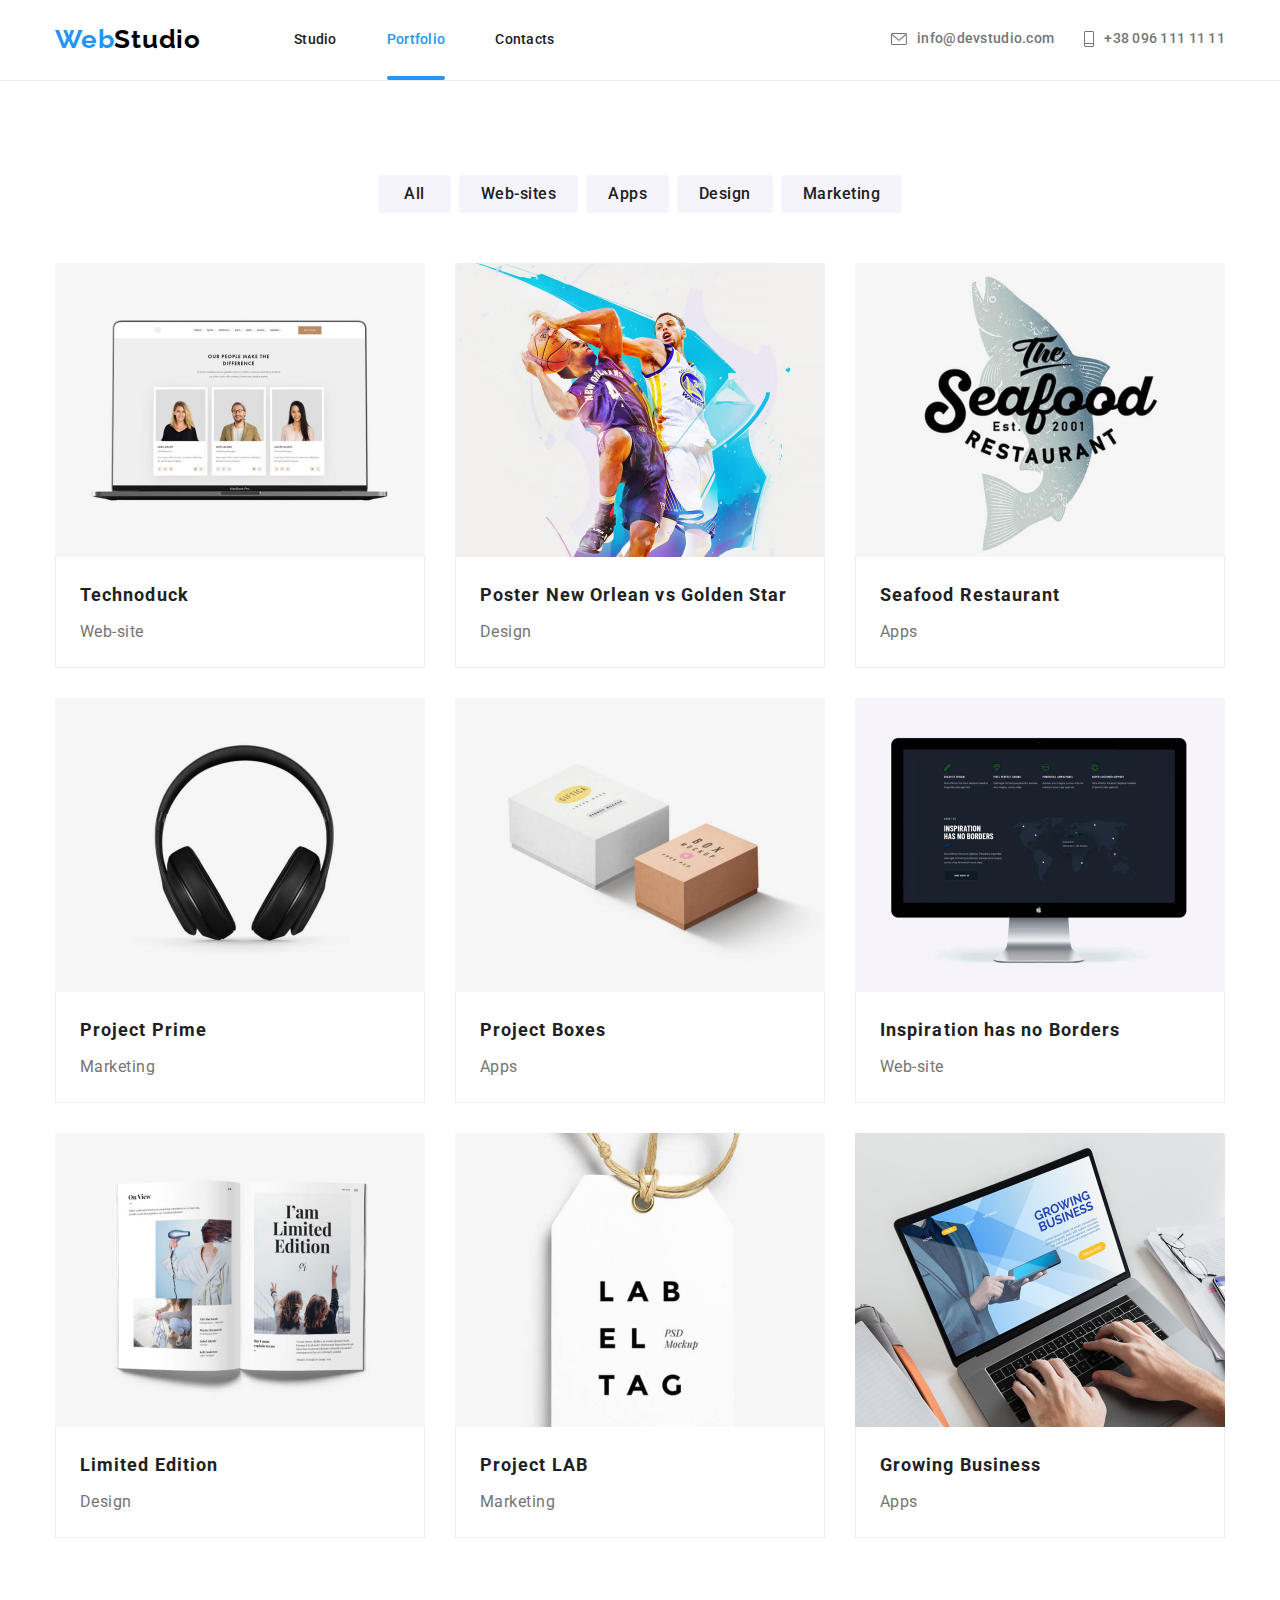
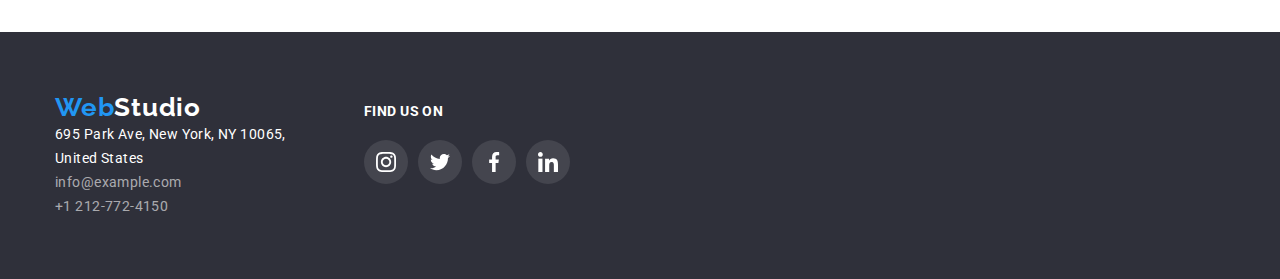
==== portfolio.html @ 8c69e0eb "were created main files" ====
<!DOCTYPE html>
<html lang="en">
  <head>
    <meta charset="UTF-8" />
    <meta http-equiv="X-UA-Compatible" content="IE=edge" />
    <meta name="viewport" content="width=device-width, initial-scale=1.0" />
    <title>Portfolio</title>
    <link
      href="https://fonts.googleapis.com/css2?family=Raleway:wght@700&family=Roboto:wght@400;500;700;900&display=swap"
      rel="stylesheet"
    />
    <link
      rel="stylesheet"
      href="https://cdn.jsdelivr.net/npm/modern-normalize@1.1.0/modern-normalize.min.css"
    />
    <link rel="stylesheet" href="./css/styles.css" />
  </head>
  <body>
    <header class="header-panel line">
      <div class="header-nav container">
        <nav class="nav-bar">
          <a href="./index.html" class="logo link">Web<span class="studio-top">Studio</span></a>
          <ul class="nav-pages list">
            <li class="nav-item"><a href="./index.html" class="link">Studio</a></li>
            <li class="nav-item"><a href="" class="link current">Portfolio</a></li>
            <li class="nav-item"><a href="" class="link">Contacts</a></li>
          </ul>
        </nav>
        <ul class="contacts list">
          <li class="contacts-mail">
            <a href="mailto:info@devstudio.com" class="contacts-link link">
              <svg class="contacts-img" width="16" height="12">
                <use href="./images/sprite.svg#icon-envelope"></use>
              </svg>
              info@devstudio.com
            </a>
          </li>
          <li class="contacts-tel">
            <a href="tel:+380961111111" class="contacts-link link">
              <svg class="contacts-img" width="10" height="16">
                <use href="./images/sprite.svg#icon-tel"></use>
              </svg>
              +38 096 111 11 11
            </a>
          </li>
        </ul>
      </div>
    </header>
    <main>
      <section class="portfolio-background section">
        <div class="container">
          <h1 class="visually-hidden">Products</h1>
          <ul class="btn-line list">
            <li><button type="button" class="btn-list">All</button></li>
            <li><button type="button" class="btn-list">Web-sites</button></li>
            <li><button type="button" class="btn-list">Apps</button></li>
            <li><button type="button" class="btn-list">Design</button></li>
            <li><button type="button" class="btn-list">Marketing</button></li>
          </ul>
          <ul class="prod-grid list">
            <li class="prod-cards">
              <a href="" class="prod-link link">
                <div class="prod-thumb">
                  <img
                    class="prod-img"
                    src="./images/tech.jpg"
                    alt="Technoduck"
                    width="370"
                    height="294"
                  />
                  <div class="prod-overlay">
                    <p class="prod-overlay-text">
                      Technoduck is a state-of-the-art coronavirus distribution platform. Companies
                      use this platform for digital espionage and attacks on competitors' secure
                      servers.
                    </p>
                  </div>
                </div>
                <div class="prod-text">
                  <h2 class="prod-name">Technoduck</h2>
                  <p class="prod-description">Web-site</p>
                </div>
              </a>
            </li>
            <li class="prod-cards">
              <a href="" class="prod-link link">
                <div class="prod-thumb">
                  <img
                    class="prod-img"
                    src="./images/post.jpg"
                    alt="Poster New Orlean vs Golden Star"
                    width="370"
                    height="294"
                  />
                  <div class="prod-overlay">
                    <p class="prod-overlay-text">
                      Technoduck is a state-of-the-art coronavirus distribution platform. Companies
                      use this platform for digital espionage and attacks on competitors' secure
                      servers.
                    </p>
                  </div>
                </div>
                <div class="prod-text">
                  <h2 class="prod-name">Poster New Orlean vs Golden Star</h2>
                  <p class="prod-description">Design</p>
                </div>
              </a>
            </li>
            <li class="prod-cards">
              <a href="" class="prod-link link">
                <div class="prod-thumb">
                  <img
                    class="prod-img"
                    src="./images/sr.jpg"
                    alt="Seafood Restaurant"
                    width="370"
                    height="294"
                  />
                  <div class="prod-overlay">
                    <p class="prod-overlay-text">
                      Technoduck is a state-of-the-art coronavirus distribution platform. Companies
                      use this platform for digital espionage and attacks on competitors' secure
                      servers.
                    </p>
                  </div>
                </div>
                <div class="prod-text">
                  <h2 class="prod-name">Seafood Restaurant</h2>
                  <p class="prod-description">Apps</p>
                </div>
              </a>
            </li>
            <li class="prod-cards">
              <a href="" class="prod-link link">
                <div class="prod-thumb">
                  <img
                    class="prod-img"
                    src="./images/prime.jpg"
                    alt="Project Prime"
                    width="370"
                    height="294"
                  />
                  <div class="prod-overlay">
                    <p class="prod-overlay-text">
                      Technoduck is a state-of-the-art coronavirus distribution platform. Companies
                      use this platform for digital espionage and attacks on competitors' secure
                      servers.
                    </p>
                  </div>
                </div>
                <div class="prod-text">
                  <h2 class="prod-name">Project Prime</h2>
                  <p class="prod-description">Marketing</p>
                </div>
              </a>
            </li>
            <li class="prod-cards">
              <a href="" class="prod-link link">
                <div class="prod-thumb">
                  <img
                    class="prod-img"
                    src="./images/boxes.jpg"
                    alt="Project Boxes"
                    width="370"
                    height="294"
                  />
                  <div class="prod-overlay">
                    <p class="prod-overlay-text">
                      Technoduck is a state-of-the-art coronavirus distribution platform. Companies
                      use this platform for digital espionage and attacks on competitors' secure
                      servers.
                    </p>
                  </div>
                </div>
                <div class="prod-text">
                  <h2 class="prod-name">Project Boxes</h2>
                  <p class="prod-description">Apps</p>
                </div>
              </a>
            </li>
            <li class="prod-cards">
              <a href="" class="prod-link link">
                <div class="prod-thumb">
                  <img
                    class="prod-img"
                    src="./images/bord.jpg"
                    alt="Inspiration has no Borders"
                    width="370"
                    height="294"
                  />
                  <div class="prod-overlay">
                    <p class="prod-overlay-text">
                      Technoduck is a state-of-the-art coronavirus distribution platform. Companies
                      use this platform for digital espionage and attacks on competitors' secure
                      servers.
                    </p>
                  </div>
                </div>
                <div class="prod-text">
                  <h2 class="prod-name">Inspiration has no Borders</h2>
                  <p class="prod-description">Web-site</p>
                </div>
              </a>
            </li>
            <li class="prod-cards">
              <a href="" class="prod-link link">
                <div class="prod-thumb">
                  <img
                    class="prod-img"
                    src="./images/lim.jpg"
                    alt="Limited Edition"
                    width="370"
                    height="294"
                  />
                  <div class="prod-overlay">
                    <p class="prod-overlay-text">
                      Technoduck is a state-of-the-art coronavirus distribution platform. Companies
                      use this platform for digital espionage and attacks on competitors' secure
                      servers.
                    </p>
                  </div>
                </div>
                <div class="prod-text">
                  <h2 class="prod-name">Limited Edition</h2>
                  <p class="prod-description">Design</p>
                </div>
              </a>
            </li>
            <li class="prod-cards">
              <a href="" class="prod-link link">
                <div class="prod-thumb">
                  <img
                    class="prod-img"
                    src="./images/lab.jpg"
                    alt="Project LAB"
                    width="370"
                    height="294"
                  />
                  <div class="prod-overlay">
                    <p class="prod-overlay-text">
                      Technoduck is a state-of-the-art coronavirus distribution platform. Companies
                      use this platform for digital espionage and attacks on competitors' secure
                      servers.
                    </p>
                  </div>
                </div>
                <div class="prod-text">
                  <h2 class="prod-name">Project LAB</h2>
                  <p class="prod-description">Marketing</p>
                </div>
              </a>
            </li>
            <li class="prod-cards">
              <a href="" class="prod-link link">
                <div class="prod-thumb">
                  <img
                    class="prod-img"
                    src="./images/bus.jpg"
                    alt="Growing Business"
                    width="370"
                    height="294"
                  />
                  <div class="prod-overlay">
                    <p class="prod-overlay-text">
                      Technoduck is a state-of-the-art coronavirus distribution platform. Companies
                      use this platform for digital espionage and attacks on competitors' secure
                      servers.
                    </p>
                  </div>
                </div>
                <div class="prod-text">
                  <h2 class="prod-name">Growing Business</h2>
                  <p class="prod-description">Apps</p>
                </div>
              </a>
            </li>
          </ul>
        </div>
      </section>
    </main>
    <footer class="footer-side">
      <div class="footer-studio container">
        <div class="footer-studio-bottom">
          <a href="/" class="logo link">Web<span class="studio-bottom">Studio</span></a>
          <address>
            <ul class="info list">
              <li>
                <a
                  href="https://goo.gl/maps/yEtKt7MqqouqLtDF9"
                  class="add link"
                  target="_blank"
                  rel="noopener noreferrer"
                  >695 Park Ave, New York, NY 10065, <br />
                  United States
                </a>
              </li>
              <li><a href="mailto:info@example.com" class="link">info@example.com</a></li>
              <li><a href="tel:+1212-772-4150" class="link">+1 212-772-4150</a></li>
            </ul>
          </address>
        </div>
        <div class="footer-social">
          <p class="footer-social-text">find us on</p>
          <ul class="footer-list list">
            <li class="footer-list-item">
              <a href="" class="footer-list-link">
                <svg class="footer-list-icon" width="20" height="20">
                  <use href="./images/sprite.svg#icon-instagram"></use>
                </svg>
              </a>
            </li>
            <li class="footer-list-item">
              <a href="" class="footer-list-link">
                <svg class="footer-list-icon" width="20" height="20">
                  <use href="./images/sprite.svg#icon-twitter"></use>
                </svg>
              </a>
            </li>
            <li class="footer-list-item">
              <a href="" class="footer-list-link">
                <svg class="footer-list-icon" width="20" height="20">
                  <use href="./images/sprite.svg#icon-facebook"></use>
                </svg>
              </a>
            </li>
            <li class="footer-list-item">
              <a href="" class="footer-list-link">
                <svg class="footer-list-icon" width="20" height="20">
                  <use href="./images/sprite.svg#icon-linkedin"></use>
                </svg>
              </a>
            </li>
          </ul>
        </div>
      </div>
    </footer>
  </body>
</html>
---- css/styles.css ----
:root {
  --primary-background-color: #FFFFFF;
  --secondary-background-color: #2F303A;
  --primary-text-color: #757575;
  --title-text-color: #212121;
  --accent-color: #2196F3;
  --accent-button-color:#188CE8;
  --accent-card-color: rgba(33, 150, 243, 0.9);
  --logo-color: #000000;
  --button-color:#F5F4FA;
  --social-icons-color: #AFB1B8;
  --portfolio-line: #ECECEC;
  --portfolio-border: #EEEEEE;
  --backdrop-menu-color: rgba(0, 0, 0, 0.2);
  --footer-comments-color: rgba(255, 255, 255, 0.6);
  --transition-dur-func: 250ms cubic-bezier(0.4, 0, 0.2, 1);
  --overlay-gadgets-color: rgba(47, 48, 58, 0.8);
}



/* general */

body {
  background-color: var(--primary-background-color);
  font-family: Roboto, sans-serif;
  color: var(--primary-text-color);
}

.portfolio-background {
  background-color: var(--primary-background-color);
}

h1,
h2,
h3,
h4,
h5,
h6,
p {
  margin-top: 0;
  margin-bottom: 0;
}

ul,
ol {
  margin-top: 0;
  margin-bottom: 0;
  padding-left: 0;
}

.visually-hidden {
  position: absolute;
  width: 1px;
  height: 1px;
  margin: -1px;
  border: 0;
  padding: 0;

  white-space: nowrap;
  clip-path: inset(100%);
  clip: rect(0 0 0 0);
  overflow: hidden;
}

.link {
  text-decoration: none;
}

.list {
  list-style: none;
}

.container {
  width: 1200px;
  padding-left: 15px;
  padding-right: 15px;
  margin-left: auto;
  margin-right: auto;
}

.section {
  padding-top: 94px;
  padding-bottom: 94px;
}

.items {
  padding-bottom: 47px;
}

.gadgets {
  padding-top: 47px;
}

/* button {
  cursor: pointer;
} */

/* img {
  display: block;
} */





/* header */

.header-panel {
  padding-top: 24px;
  padding-bottom: 25px;
}

.line {
  border-bottom: 1px solid var(--portfolio-line);
}

.logo {
  font-family: Raleway, Arial;
  color: var(--accent-color);
  font-weight: 700;
  font-size: 26px;
  line-height: 1.19;  
  letter-spacing: 0.03em;

  margin-right: 93px;
}

.studio-top {
  color: var(--logo-color);
}

.header-nav {
  display: flex;
  align-items: center;
}

.nav-pages {
  display: flex;
  align-items: center;
}

.nav-pages .link{
  color: var(--title-text-color);
  font-weight: 500;
  font-size: 14px;
  line-height: 1.14;
  letter-spacing: 0.02em;
  transition: color var(--transition-dur-func);
  position: relative;
}

.nav-pages .link:hover,
.nav-pages .link:focus {
  color: var(--accent-color);
}

.nav-pages .current {
  color: var(--accent-color);
}

.current::after {
  margin-top: 27px;
  position: absolute;
  display: block;
  content: '';
  width: 100%;
  height: 4px;
  background-color: var(--accent-color);
  border-radius: 2px;
}
 
.nav-item:not(:last-child) {
  margin-right: 50px;
}

.nav-bar {
  display: flex;
  align-items: center;
}

.contacts {
  display: flex;
  align-items: center;
  margin-left: auto;
}

.contacts-mail {
  margin-right: 30px;
}

.contacts-link {
  display: flex;
  align-items: center;
  color: inherit;
  font-weight: 500;
  font-size: 14px;
  line-height: 1.14;
  letter-spacing: 0.02em;
  transition: color var(--transition-dur-func);
}

.contacts-link:hover,
.contacts-link:focus {
  color: var(--accent-color);
}

.contacts-img {
  margin-right: 10px;
  fill: var(--primary-text-color);
  transition: fill var(--transition-dur-func);
}

.contacts-link:hover .contacts-img,
.contacts-link:focus .contacts-img {
  fill: var(--accent-color);
}




/* main */

.solutions {
  background-image: url(../images/overlay.png), url(../images/bgd-photo.jpg);
  background-size: cover;
  background-color: var(--secondary-background-color);
  text-align: center;
}

.solutions-section {
  padding-top: 200px;
  padding-bottom: 200px;
  width: 696px;
}

.solutions-title {
  color: var(--primary-background-color);
  font-style: normal;
  font-weight: 900;
  font-size: 44px;
  line-height: 1.36; 
  letter-spacing: 0.06em;
  margin-bottom: 30px;
}

.btn-service {
  background-color: var(--accent-color);
  color: var(--primary-background-color);
  border-radius: 4px;
  cursor: pointer;
  padding: 10px 20px;
  box-shadow: 0px 4px 4px rgba(0, 0, 0, 0.15);
  border: 0;
  min-width: 200px;

  font-weight: 700;
  font-size: 16px;
  line-height: 1.88;
  text-align: center;
  letter-spacing: 0.06em;
  transition: background-color var(--transition-dur-func);
}

.btn-service:hover,
.btn-service:focus {
  background: var(--accent-button-color);
}

.heading-style {
  color: var(--title-text-color);
  font-weight: 700;
  font-size: 36px;
  line-height: 1.51;
  text-align: center;
  letter-spacing: 0.03em;
  margin-bottom: 50px;
}

.items-card {
  display: flex;
  column-gap: 30px;
}

.items-indent {
  width: 270px;
}

.items-pictures {
  background-color: var(--button-color);
  text-align: center;
  padding-top: 25px;
  padding-bottom: 25px;
  border-radius: 4px;
  margin-bottom: 30px;
}

.items-title {
  color: var(--title-text-color);
  font-weight: 700;
  font-size: 14px;
  line-height: 1.14;
  letter-spacing: 0.03em;
  margin-bottom: 10px;
}

.items-description {
  font-size: 14px;
  line-height: 1.71;
  letter-spacing: 0.03em;
}

.gadgets-list {
  display: flex;
  flex-wrap: wrap;
  justify-content: space-between;
}

.gadgets-img {
  display: block;
}

.gadgets-thumb {
  position: relative;
}

.gadgets-overlay {
  position: absolute;
  height: 70px;
  width: 100%;
  bottom: 0;
  left: 0;

  font-weight: 700;
  font-size: 14px;
  line-height: 1.14;
  text-align: center;
  letter-spacing: 0.03em;
  text-transform: uppercase;
  color: var(--primary-background-color);
  padding-top: 27px;
  padding-bottom: 27px;
  background-color: var(--overlay-gadgets-color);
}

.team {
  display: flex;
  flex-wrap: wrap;
  column-gap: 30px;
}

.person {
  width: ((100% - 90px) / 4);
  box-shadow: 0px 1px 3px rgba(0, 0, 0, 0.12), 0px 1px 1px rgba(0, 0, 0, 0.14), 0px 2px 1px rgba(0, 0, 0, 0.2);
  border-radius: 0px 0px 4px 4px;
}

.person-text {
  text-align: center;
  padding-top: 30px;
  padding-bottom: 30px;
  background-color: var(--primary-background-color);
}

.person-name {
  color: var(--title-text-color);
  font-weight: 500;
  font-size: 16px;
  line-height: 1.19;
  letter-spacing: 0.03em;
  margin-bottom: 10px;
}

.person-prof {
  font-size: 16px;
  line-height: 1.19;
  letter-spacing: 0.03em;
  margin-bottom: 16px;
}

.person-img {
  display:block;
}

.team-section {
background-color: var(--button-color);
}

.social-list {
  display: flex;
  justify-content: center;
  column-gap: 10px;
}

.social-list-link {
  display: flex;
  justify-content: center;
  align-items: center;
  width: 44px;
  height: 44px;
  border-radius: 50%;
  background-color: var(--primary-background-color);
  transition: background-color var(--transition-dur-func);
}

.social-list-link:hover,
.social-list-link:focus {
  background-color: var(--accent-color);
}

.social-list-icon {
  fill: var(--social-icons-color);
  transition: fill var(--transition-dur-func);
}

.social-list-link:hover .social-list-icon,
.social-list-link:focus .social-list-icon {
  fill: var(--primary-background-color);
}

.customers-card {
  display: flex;
  justify-content: center;
  align-items: center;
  column-gap: 30px;
  }

.customers-list-link {
  display: inline-block;
  padding: 16px 32px;
  border: 1px solid var(--social-icons-color);
  border-radius: 4px;
  background-color: var(--primary-background-color);
  transition: border var(--transition-dur-func);
}

.customers-list-link:hover,
.customers-list-link:focus {
  border: 1px solid var(--accent-color);
}

.customers-list-icon {
  fill: var(--social-icons-color);
  transition: fill var(--transition-dur-func);
}

.customers-list-link:hover .customers-list-icon,
.customers-list-link:focus .customers-list-icon {
  fill: var(--accent-color);
}




/* Portfolio main */

.btn-line {
  display: flex;
  justify-content: center;
  column-gap: 8px;
  margin-bottom: 50px;
}

.btn-list {
  background-color: var(--button-color);
  color: var(--title-text-color);
  cursor: pointer;
  border-radius: 4px;
  border: 0;
  padding: 6px 22px;
  min-width: 73px;

  font-family: inherit;
  font-weight: 500;
  font-size: 16px;
  line-height: 1.63;
  text-align: center;
  letter-spacing: 0.03em;
  box-shadow: 0;
  transition: var(--transition-dur-func);
}

.btn-list:hover,
.btn-list:focus {
  background-color: var(--accent-color);
  color: var(--primary-background-color);
  box-shadow: 0px 3px 1px rgba(0, 0, 0, 0.1), 0px 1px 2px rgba(0, 0, 0, 0.08), 0px 2px 2px rgba(0, 0, 0, 0.12);
}

.prod-name {
  color: var(--title-text-color);
  font-style: normal;
  font-weight: 700;
  font-size: 18px;
  line-height: 2;
  letter-spacing: 0.06em;
  margin-bottom: 4px;
}

.prod-description {
  font-size: 16px;
  line-height: 1.88;
  letter-spacing: 0.03em;
  color: var(--primary-text-color);
}

.prod-grid {
  display: flex;
  flex-wrap: wrap;
  column-gap: 30px;
  row-gap: 30px;
}

.prod-cards {
  width: ((100% - 60px) / 3);
}

.prod-text {
  border: 1px solid var(--portfolio-border);
  border-top: none;
  padding: 20px 24px;
  background-color: var(--primary-background-color);
}

.prod-cards:hover {
  cursor: pointer;
  box-shadow: 0px 1px 1px rgba(0, 0, 0, 0.12), 0px 4px 4px rgba(0, 0, 0, 0.06), 1px 4px 6px rgba(0, 0, 0, 0.16);
}

.prod-img {
  display: block;
}

.prod-thumb {
  position: relative;
  overflow: hidden;
}

.prod-overlay {
  position: absolute;
  height: 100%;
  width: 100%;
  top: 0;
  left: 0;
  transform: translateY(100%);
  transition: transform var(--transition-dur-func);

  background-color: var(--accent-card-color);
  font-size: 18px;
  line-height: 1.56;
  letter-spacing: 0.03em;
  color: var(--primary-background-color);
  padding: 63px 24px 91px;
}

.prod-link:hover .prod-overlay,
.prod-link:focus .prod-overlay {
  transform: translateY(0%);
}





/* footer */

.studio-bottom {
  color: var(--primary-background-color);
}

.footer-side {
  background-color: var(--secondary-background-color);
}

.footer-studio {
  display: flex;
  padding-top: 60px;
  padding-bottom: 60px;
  column-gap: 70px;
  align-items: baseline;
}
.footer-studio-bottom .logo {
  margin-bottom: 6px;
}

.info .link{
  font-style: normal;
  font-size: 14px;
  line-height: 1.71;
  letter-spacing: 0.03em;
  color: var(--footer-comments-color);
}

.info .link:hover,
.info .link:focus {
  color: var(--accent-color);
}

.add.link {
  color: var(--primary-background-color);
}

.footer-social-text {
  text-transform: uppercase;
  font-weight: 700;
  font-size: 14px;
  line-height: 1.14;
  letter-spacing: 0.03em;
  color: var(--primary-background-color);
  margin-bottom: 20px;
}

.footer-list {
  display: flex;
  column-gap: 10px;
}

.footer-list-link {
  display: flex;
  justify-content: center;
  align-items: center;
  width: 44px;
  height: 44px;
  border-radius: 50%;
  background-color: rgba(255, 255, 255, 0.1);
  transition: background-color var(--transition-dur-func);
}

.footer-list-link:hover,
.footer-list-link:focus {
  background-color: var(--accent-color);
}

.footer-list-icon {
  fill: var(--primary-background-color);
  transition: fill var(--transition-dur-func);
}

.footer-list-link:hover .footer-list-icon,
.footer-list-link:focus .footer-list-icon {
  fill: var(--primary-background-color);
}



/* backdrop */

.backdrop {
  position: fixed;
  top: 0;
  left: 0;
  z-index: 10;
  width: 100%;
  height: 100%;
  background-color: var(--backdrop-menu-color);
  transition: opacity 500ms linear, visibility 500ms linear;
}

.backdrop.is-hidden {
  opacity: 0;
  visibility: hidden;
  pointer-events: none;
}


/* modal */

.modal {
  position: absolute;
  top: 50%;
  left: 50%;
  transform: translate(-50%, -50%);
  width: 528px;
  height: 581px;
  background-color: var(--primary-background-color);
  box-shadow: 0px 1px 3px rgba(0, 0, 0, 0.12), 0px 1px 1px rgba(0, 0, 0, 0.14), 0px 2px 1px rgba(0, 0, 0, 0.2);
  border-radius: 4px;
}

.modal-close-btn {
  position: absolute;
  top: 8px;
  right: 8px;
  display: flex;
  justify-content: center;
  align-items: center;

  width: 30px;
  height: 30px;
  border-radius: 50%;
  background-color: transparent;
  border: 1px solid rgba(0, 0, 0, 0.1);
  padding: 0;
  transition: border-color var(--transition-dur-func);
}

.modal-close-btn:hover,
.modal-close-btn:focus {
  cursor: pointer;
}


/* 
Raleway weight    700
Roboto weight 400 500  700 900

color

main  color: #FFFFFF;

logo & hover, buttons       color: #2196F3; 

nav (original) &heading titles      color: #212121;

header contacts & parag & description   color: #757575;

footer contacts color: rgba(255, 255, 255, 0.6);

*/
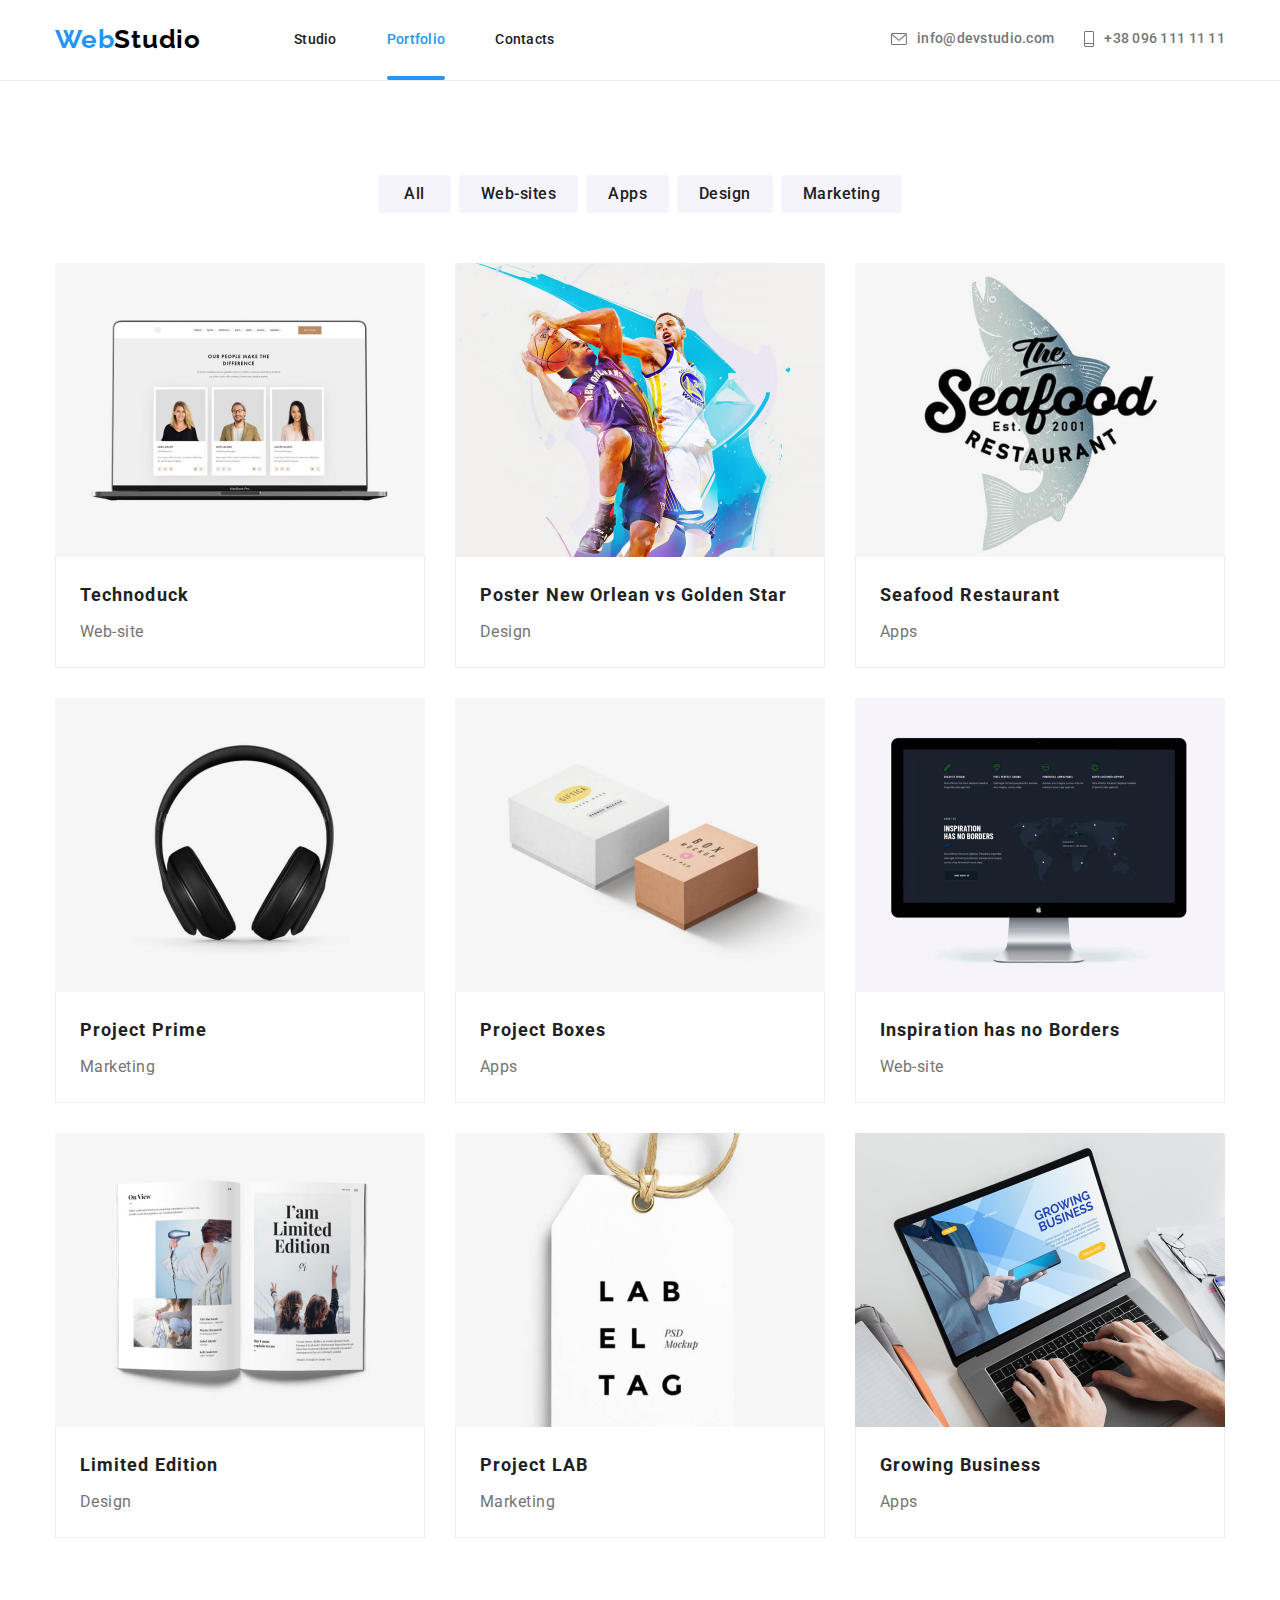
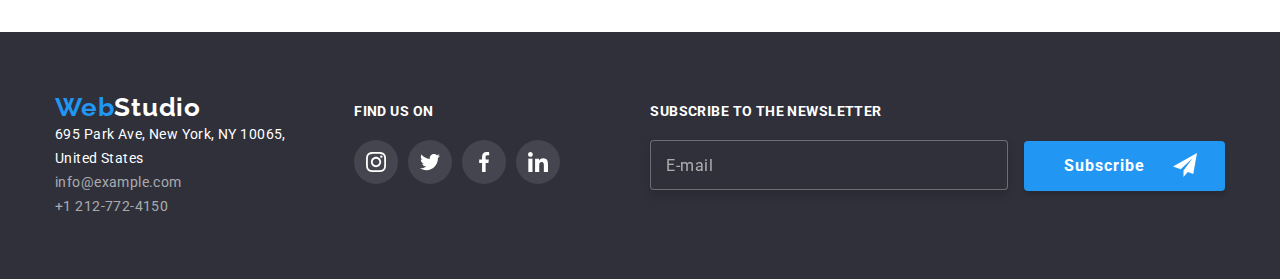
==== commit d1ce45b6: "were updated form fields" ====
--- a/portfolio.html
+++ b/portfolio.html
@@ -332,6 +332,25 @@
             </li>
           </ul>
         </div>
+        <div class="footer-subscribe">
+          <p class="footer-social-text">subscribe to the newsletter</p>
+          <form class="footer-form">
+            <label for="subscribe" class="visually-hidden">E-mail</label>
+            <input
+              type="email"
+              name="user_email"
+              id="subscribe"
+              placeholder="E-mail"
+              class="footer-form-input"
+            />
+            <span class="footer-form-wrapper">
+              <button class="footer-form-btn" type="submit">Subscribe</button>
+              <svg width="24" height="24" class="footer-form-icon">
+                <use href="./images/sprite.svg#icon-plane"></use>
+              </svg>
+            </span>
+          </form>
+        </div>
       </div>
     </footer>
   </body>
--- a/css/styles.css
+++ b/css/styles.css
@@ -15,6 +15,7 @@
   --footer-comments-color: rgba(255, 255, 255, 0.6);
   --transition-dur-func: 250ms cubic-bezier(0.4, 0, 0.2, 1);
   --overlay-gadgets-color: rgba(47, 48, 58, 0.8);
+  --modal-color: #212121;
 }
 
 
@@ -576,9 +577,10 @@
   display: flex;
   padding-top: 60px;
   padding-bottom: 60px;
-  column-gap: 70px;
+  justify-content: space-between;
   align-items: baseline;
 }
+
 .footer-studio-bottom .logo {
   margin-bottom: 6px;
 }
@@ -598,6 +600,10 @@
 
 .add.link {
   color: var(--primary-background-color);
+}
+
+.footer-social {
+  padding-right: 30px;
 }
 
 .footer-social-text {
@@ -640,6 +646,53 @@
 .footer-list-link:focus .footer-list-icon {
   fill: var(--primary-background-color);
 }
+
+.footer-form-input {
+  background-color: var(--secondary-background-color);
+  width: 358px;
+  height: 50px;
+  margin-right: 12px;
+  border: 1px solid rgba(255, 255, 255, 0.3);
+  filter: drop-shadow(0px 4px 4px rgba(0, 0, 0, 0.15));
+  border-radius: 4px;
+  color: var(--primary-background-color);
+  padding-left: 15px;
+  outline: none;
+
+  font-size: 16px;
+  line-height: 1.25;
+  letter-spacing: 0.03em;
+}
+
+.footer-form-input::placeholder {
+  color: rgba(255, 255, 255, 0.6);
+}
+
+.footer-form-btn {
+  font-weight: 700;
+  font-size: 16px;
+  line-height: 1.88;
+  letter-spacing: 0.06em;
+  color: var(--primary-background-color);
+  background-color: var(--accent-color);
+  box-shadow: 0px 4px 4px rgba(0, 0, 0, 0.15);
+  border-radius: 4px;
+  padding: 10px 80px 10px 40px;
+  border: none;
+  cursor: pointer;
+}
+
+.footer-form-wrapper {
+  position: relative;
+}
+
+.footer-form-icon {
+  position: absolute;
+  top: 50%;
+  right: 28px;
+  transform: translateY(-50%);
+}
+
 
 
 
@@ -675,6 +728,7 @@
   background-color: var(--primary-background-color);
   box-shadow: 0px 1px 3px rgba(0, 0, 0, 0.12), 0px 1px 1px rgba(0, 0, 0, 0.14), 0px 2px 1px rgba(0, 0, 0, 0.2);
   border-radius: 4px;
+  padding: 40px;
 }
 
 .modal-close-btn {
@@ -691,7 +745,6 @@
   background-color: transparent;
   border: 1px solid rgba(0, 0, 0, 0.1);
   padding: 0;
-  transition: border-color var(--transition-dur-func);
 }
 
 .modal-close-btn:hover,
@@ -699,6 +752,170 @@
   cursor: pointer;
 }
 
+.modal-close-btn-icon {
+  fill: inherit;
+  transition: fill var(--transition-dur-func);
+}
+
+.modal-close-btn:hover .modal-close-btn-icon,
+.modal-close-btn:focus .modal-close-btn-icon {
+  fill: var(--accent-color);
+}
+
+.modal-caption {
+  font-family: var(--secondary-font);
+  font-size: 20px;
+  font-weight: 700;
+  line-height: 1.15;
+  text-align: center;
+  margin-bottom: 12px;
+  color: var(--modal-color)
+}
+
+
+
+
+/* form */
+
+
+
+.modal-form {
+  display: flex;
+  flex-direction: column;
+  row-gap: 10px;
+}
+
+.modal-form-field-desc {
+  display: block;
+  font-size: 12px;
+  line-height: 1.17;
+  color: #757575;
+  margin-bottom: 4px;
+}
+
+.modal-form-input-wrapper {
+  position: relative;
+  display: block;
+}
+
+.modal-form-input {
+  width: 100%;
+  height: 40px;
+  border: 1px solid rgba(33, 33, 33, 0.2);
+  border-radius: 4px;
+  padding-left: 42px;
+  transition: border-color var(--transition-dur-func);
+}
+
+.modal-form-input:focus {
+  outline: none;
+  border-color: var(--accent-color);
+}
+
+.modal-form-icon {
+  position: absolute;
+  top: 50%;
+  left: 12px;
+  width: 18px;
+  height: 18px;
+  transform: translateY(-50%);
+  display: block;
+  fill: inherit;
+  transition: fill var(--transition-dur-and-func);
+}
+
+.modal-form-input:focus+.modal-form-icon {
+  fill: var(--accent-color);
+}
+
+.modal-form-message {
+  width: 100%;
+  height: 120px;
+  resize: none;
+  padding: 12px 16px;
+  border: 1px solid rgba(33, 33, 33, 0.2);
+  border-radius: 4px;
+  transition: border-color var(--transition-dur-func);
+  margin-bottom: 10px;
+}
+
+.modal-form-message::placeholder {
+  color: rgba(117, 117, 117, 0.5);
+}
+
+.modal-form-message:focus {
+  outline: none;
+  border-color: var(--accent-color);
+}
+
+.modal-form-check-wrapper {
+  display: flex;
+  flex-wrap: wrap;
+  font-size: 14px;
+  line-height: 1.71;
+  letter-spacing: 0.03em;
+  color: #757575;
+  align-items: center;
+}
+
+.modal-form-own-check {
+  box-shadow: 0px 1px 3px rgba(0, 0, 0, 0.12), 0px 1px 1px rgba(0, 0, 0, 0.14), 0px 2px 1px rgba(0, 0, 0, 0.2);
+  border-radius: 4px;
+  cursor: pointer;
+  padding: 2px;
+  margin-right: 8.4px;
+  
+}
+
+.modal-form-check:checked+.modal-form-own-check {
+  background-color: var(--primary-background-color);
+  border: #212121;
+}
+
+.modal-form-check:focus+.modal-form-own-check {
+  outline: 2px solid rgba(0, 0, 255, 0.5);
+  background-color: var(--accent-color);
+}
+
+.modal-form-own-check-icon {
+  display: none;
+}
+
+.modal-form-check:checked+.modal-form-own-check .modal-form-own-check-icon {
+  display: block;
+}
+
+.modal-form-btn {
+  min-width: 200px;
+  align-self: center;
+  padding: 10px 80px;
+  font-weight: 700;
+  font-size: 16px;
+  line-height: 1.88;
+  letter-spacing: 0.06em;
+  color: var(--primary-background-color);
+  border: none;
+  border-radius: 4px;
+  background-color: var(--accent-color);
+  transition: background-color var(--transition-dur-func), color var(--transition-dur-func);
+}
+
+.modal-form-btn:hover,
+.modal-form-btn:focus {
+  background-color: var(--accent-button-color);
+  cursor: pointer;
+}
+
+
+
+
+
+
+
+
+
+
+
 
 /* 
 Raleway weight    700
